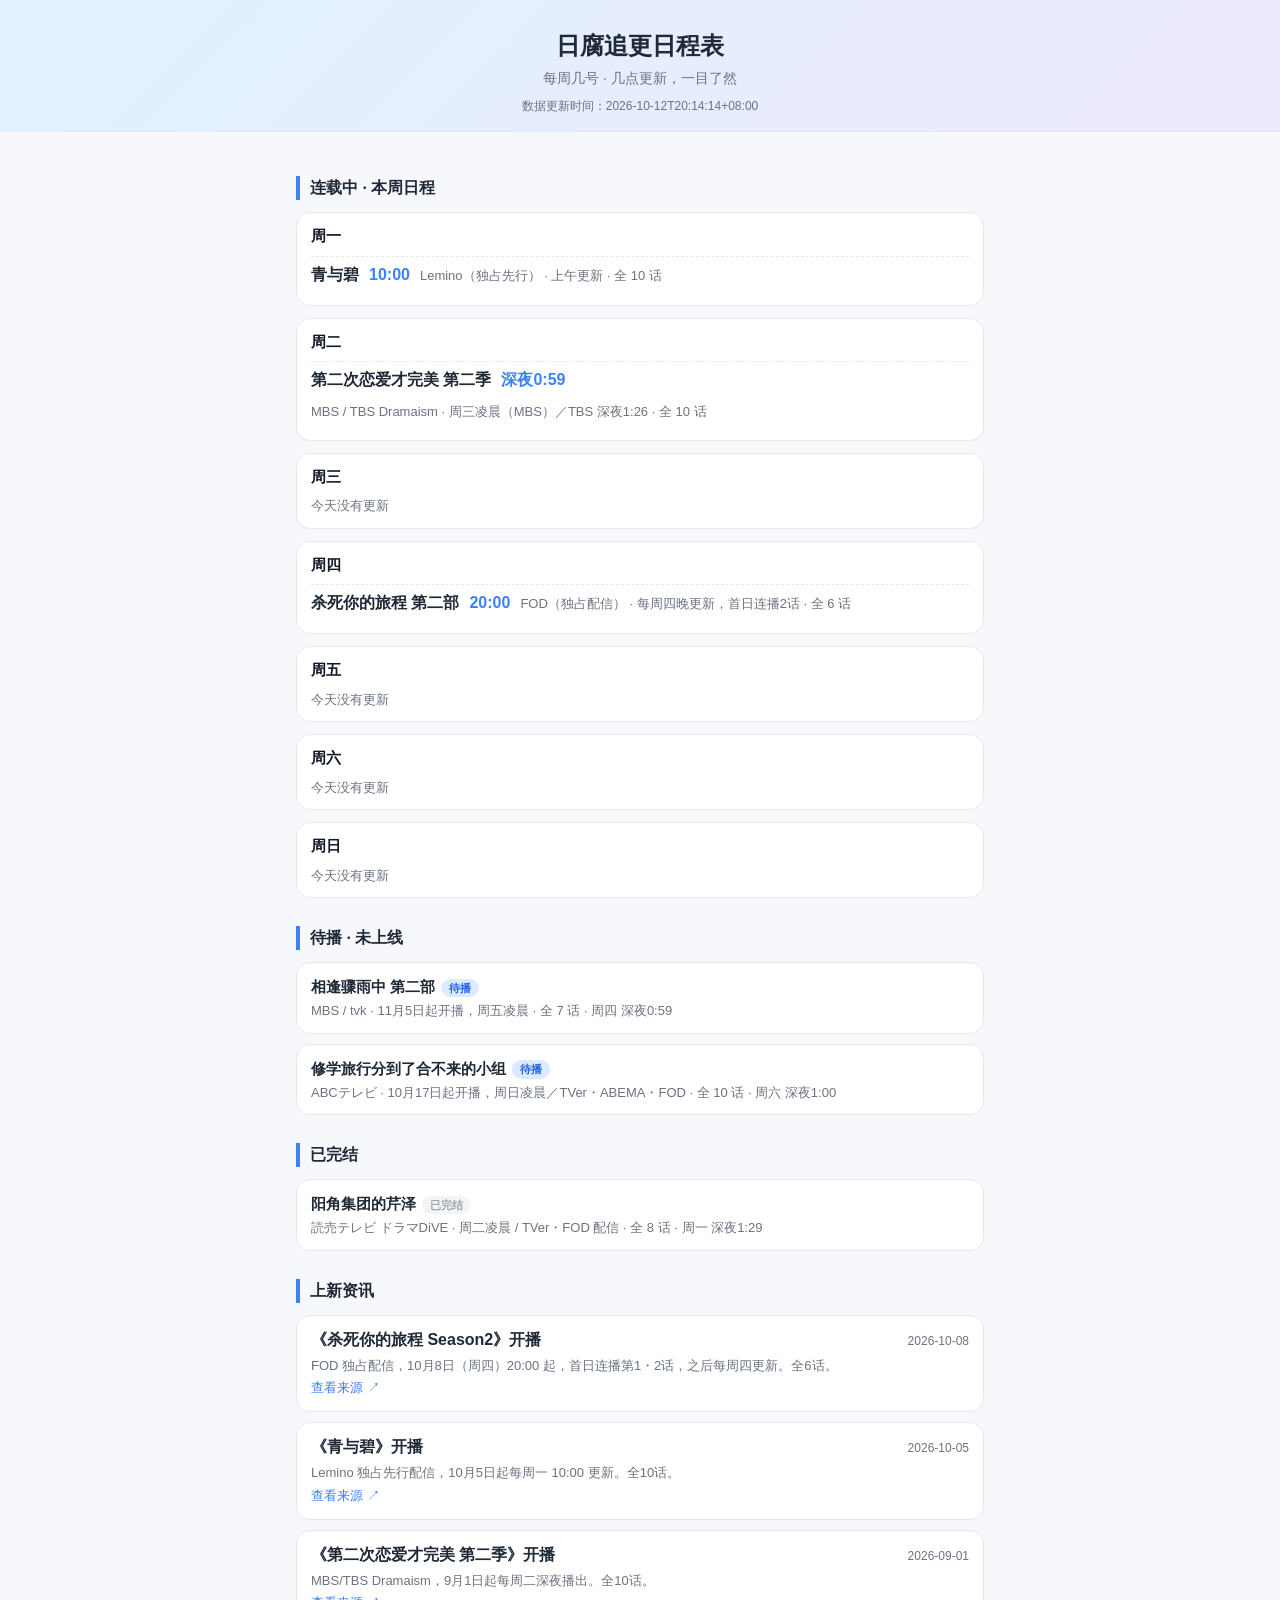
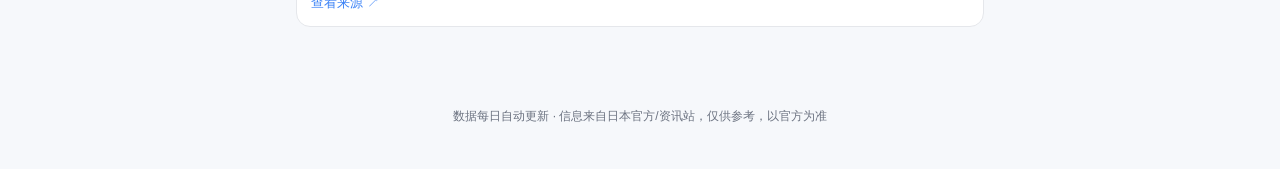
==== index.html @ 8810faef "feat: 日腐追更日程表网站 Co-Authored-By: Claude Code <noreply@anthropic.com>" ====
<!DOCTYPE html>
<html lang="zh-CN">
<head>
  <meta charset="UTF-8" />
  <meta name="viewport" content="width=device-width, initial-scale=1.0" />
  <title>日腐追更日程表</title>
  <link rel="stylesheet" href="style.css" />
</head>
<body>
  <header class="site-header">
    <h1>日腐追更日程表</h1>
    <p class="subtitle">每周几号 · 几点更新，一目了然</p>
    <p class="updated" id="updated-at"></p>
  </header>

  <main>
    <section class="section">
      <h2 class="section-title">连载中 · 本周日程</h2>
      <div id="schedule" class="schedule"></div>
    </section>

    <section class="section">
      <h2 class="section-title">待播 · 未上线</h2>
      <div id="upcoming" class="card-list"></div>
    </section>

    <section class="section">
      <h2 class="section-title">已完结</h2>
      <div id="ended" class="card-list"></div>
    </section>

    <section class="section">
      <h2 class="section-title">上新资讯</h2>
      <div id="news" class="news-feed"></div>
    </section>
  </main>

  <footer class="site-footer">
    <p>数据每日自动更新 · 信息来自日本官方/资讯站，仅供参考，以官方为准</p>
  </footer>

  <script src="app.js"></script>
</body>
</html>
---- style.css ----
:root {
  --bg: #f6f8fb;
  --card: #ffffff;
  --ink: #1f2937;
  --muted: #6b7280;
  --line: #e5e7eb;
  --accent: #3b82f6;
  --onair: #16a34a;
  --upcoming: #2563eb;
  --ended: #9ca3af;
  --radius: 14px;
}

* { box-sizing: border-box; }

body {
  margin: 0;
  background: var(--bg);
  color: var(--ink);
  font-family: -apple-system, BlinkMacSystemFont, "Segoe UI", "PingFang SC",
    "Hiragino Sans GB", "Microsoft YaHei", sans-serif;
  line-height: 1.5;
}

.site-header {
  padding: 28px 20px 16px;
  text-align: center;
  background: linear-gradient(135deg, #e0f2fe, #ede9fe);
  border-bottom: 1px solid var(--line);
}
.site-header h1 { margin: 0; font-size: 24px; }
.subtitle { margin: 4px 0 0; color: var(--muted); font-size: 14px; }
.updated { margin: 8px 0 0; color: var(--muted); font-size: 12px; }

main { max-width: 720px; margin: 0 auto; padding: 16px 16px 48px; }

.section { margin-top: 28px; }
.section-title {
  font-size: 16px;
  margin: 0 0 12px;
  padding-left: 10px;
  border-left: 4px solid var(--accent);
}

/* 日程表 */
.schedule { display: flex; flex-direction: column; gap: 12px; }
.day-group {
  background: var(--card);
  border: 1px solid var(--line);
  border-radius: var(--radius);
  padding: 12px 14px;
}
.day-label {
  font-weight: 700;
  font-size: 15px;
  margin-bottom: 8px;
  color: #111827;
}
.day-empty { color: var(--muted); font-size: 13px; }

.show-row {
  display: flex;
  align-items: baseline;
  gap: 10px;
  padding: 6px 0;
  border-top: 1px dashed var(--line);
  flex-wrap: wrap;
}
.day-group .show-row:first-of-type { border-top: none; }
.show-name { font-weight: 600; }
.show-time {
  color: var(--accent);
  font-weight: 700;
  font-variant-numeric: tabular-nums;
  white-space: nowrap;
}
.show-meta { color: var(--muted); font-size: 13px; }

/* 卡片列表（待播/已完结） */
.card-list { display: flex; flex-direction: column; gap: 10px; }
.card {
  background: var(--card);
  border: 1px solid var(--line);
  border-radius: var(--radius);
  padding: 12px 14px;
}
.card .show-name { font-size: 15px; }
.card .show-meta { display: block; margin-top: 2px; }

.badge {
  display: inline-block;
  font-size: 11px;
  padding: 1px 8px;
  border-radius: 999px;
  margin-left: 6px;
  vertical-align: middle;
  font-weight: 600;
}
.badge.onair { background: #dcfce7; color: var(--onair); }
.badge.upcoming { background: #dbeafe; color: var(--upcoming); }
.badge.ended { background: #f3f4f6; color: var(--ended); }

/* 资讯 */
.news-feed { display: flex; flex-direction: column; gap: 10px; }
.news-item {
  background: var(--card);
  border: 1px solid var(--line);
  border-radius: var(--radius);
  padding: 12px 14px;
}
.news-head {
  display: flex;
  justify-content: space-between;
  align-items: baseline;
  gap: 10px;
}
.news-title { font-weight: 600; }
.news-date { color: var(--muted); font-size: 12px; white-space: nowrap; }
.news-detail { color: var(--muted); font-size: 13px; margin-top: 4px; }
.news-item a { color: var(--accent); text-decoration: none; font-size: 13px; }

.site-footer {
  text-align: center;
  color: var(--muted);
  font-size: 12px;
  padding: 20px 16px 32px;
}

@media (max-width: 480px) {
  .show-name { width: 100%; }
}
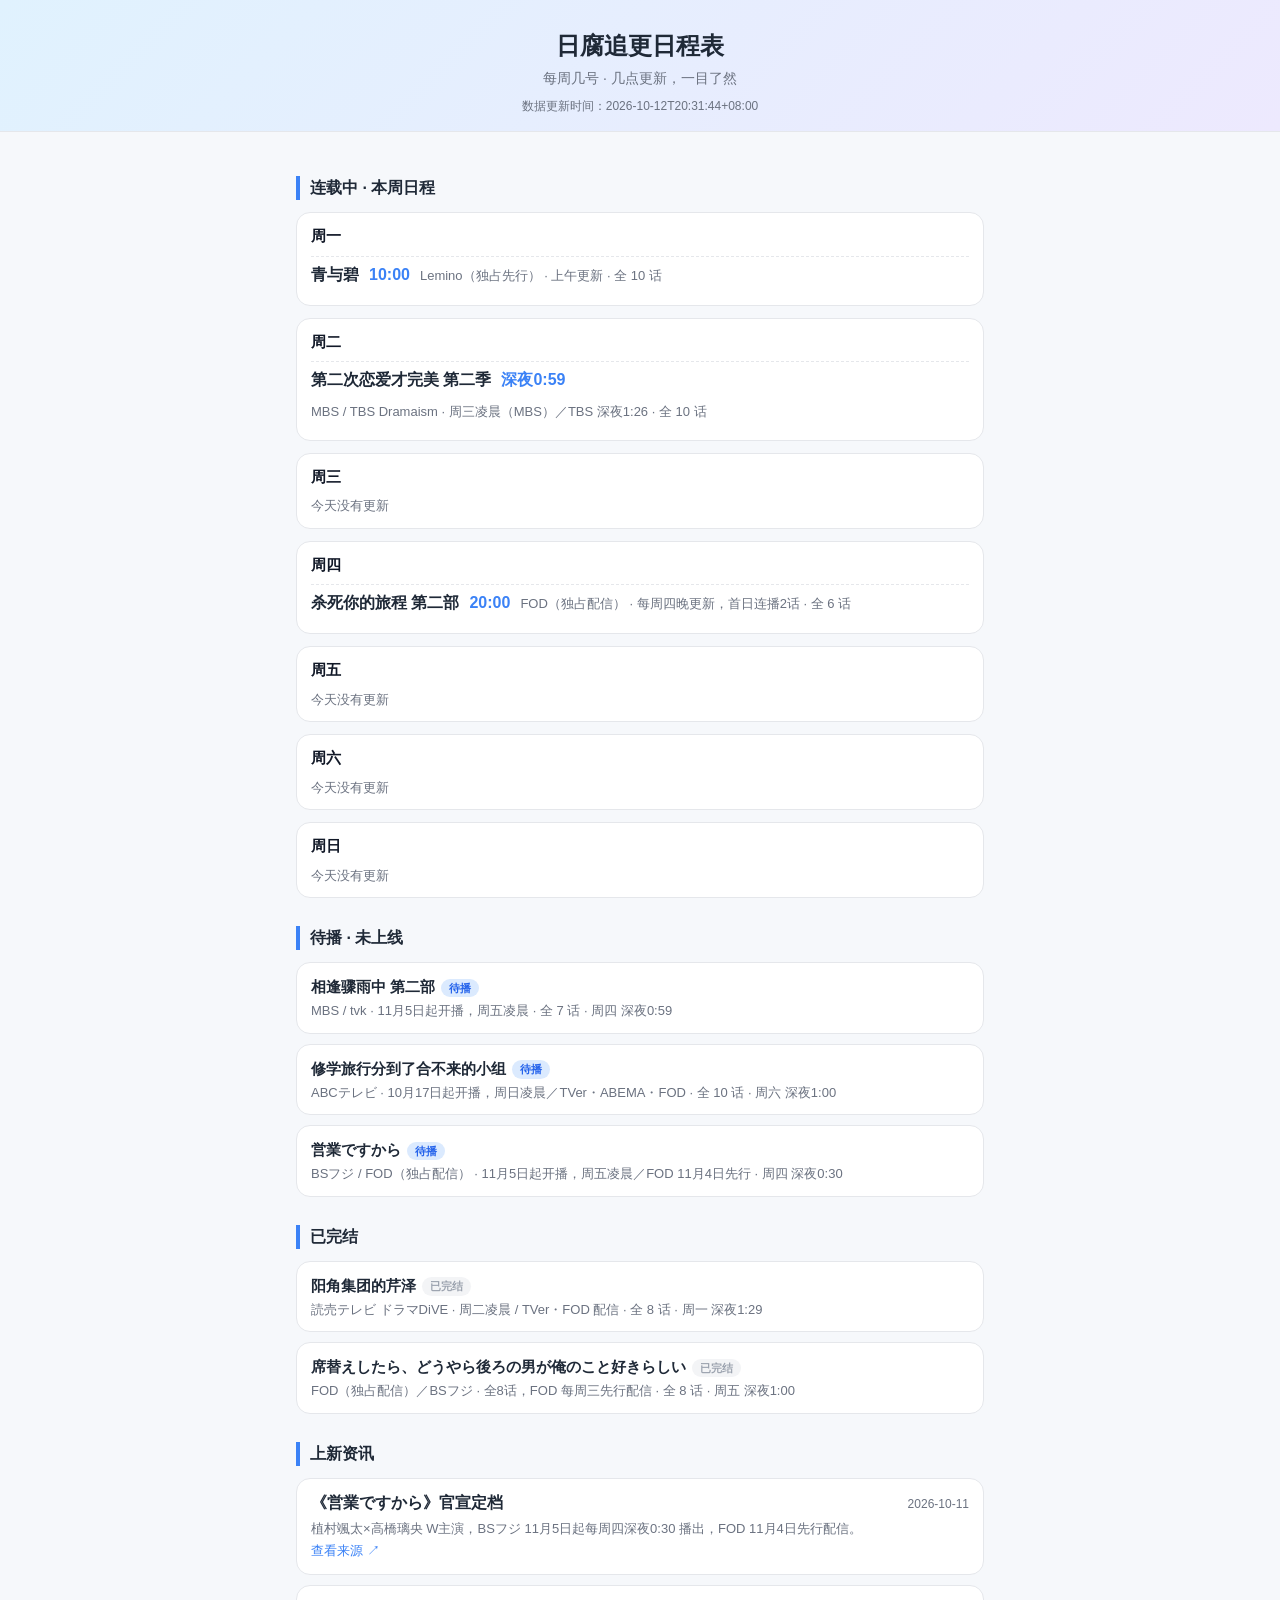
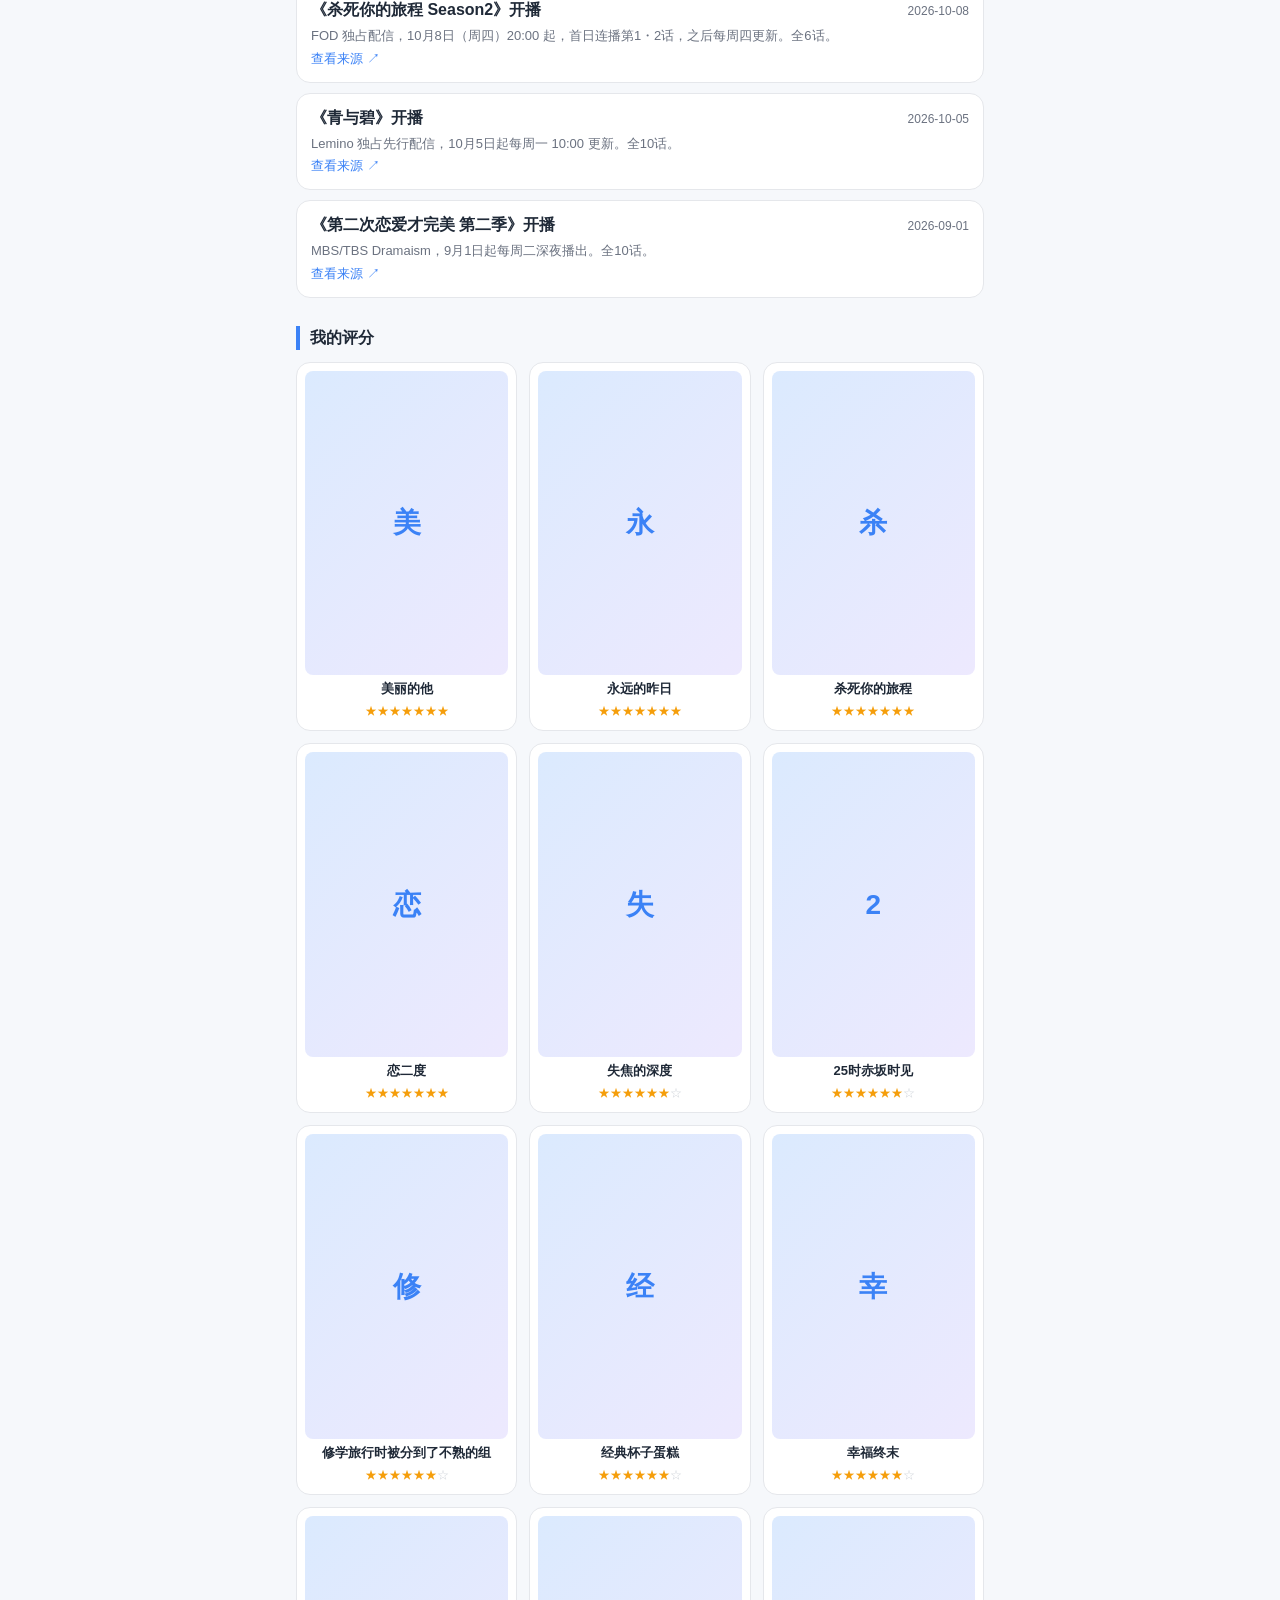
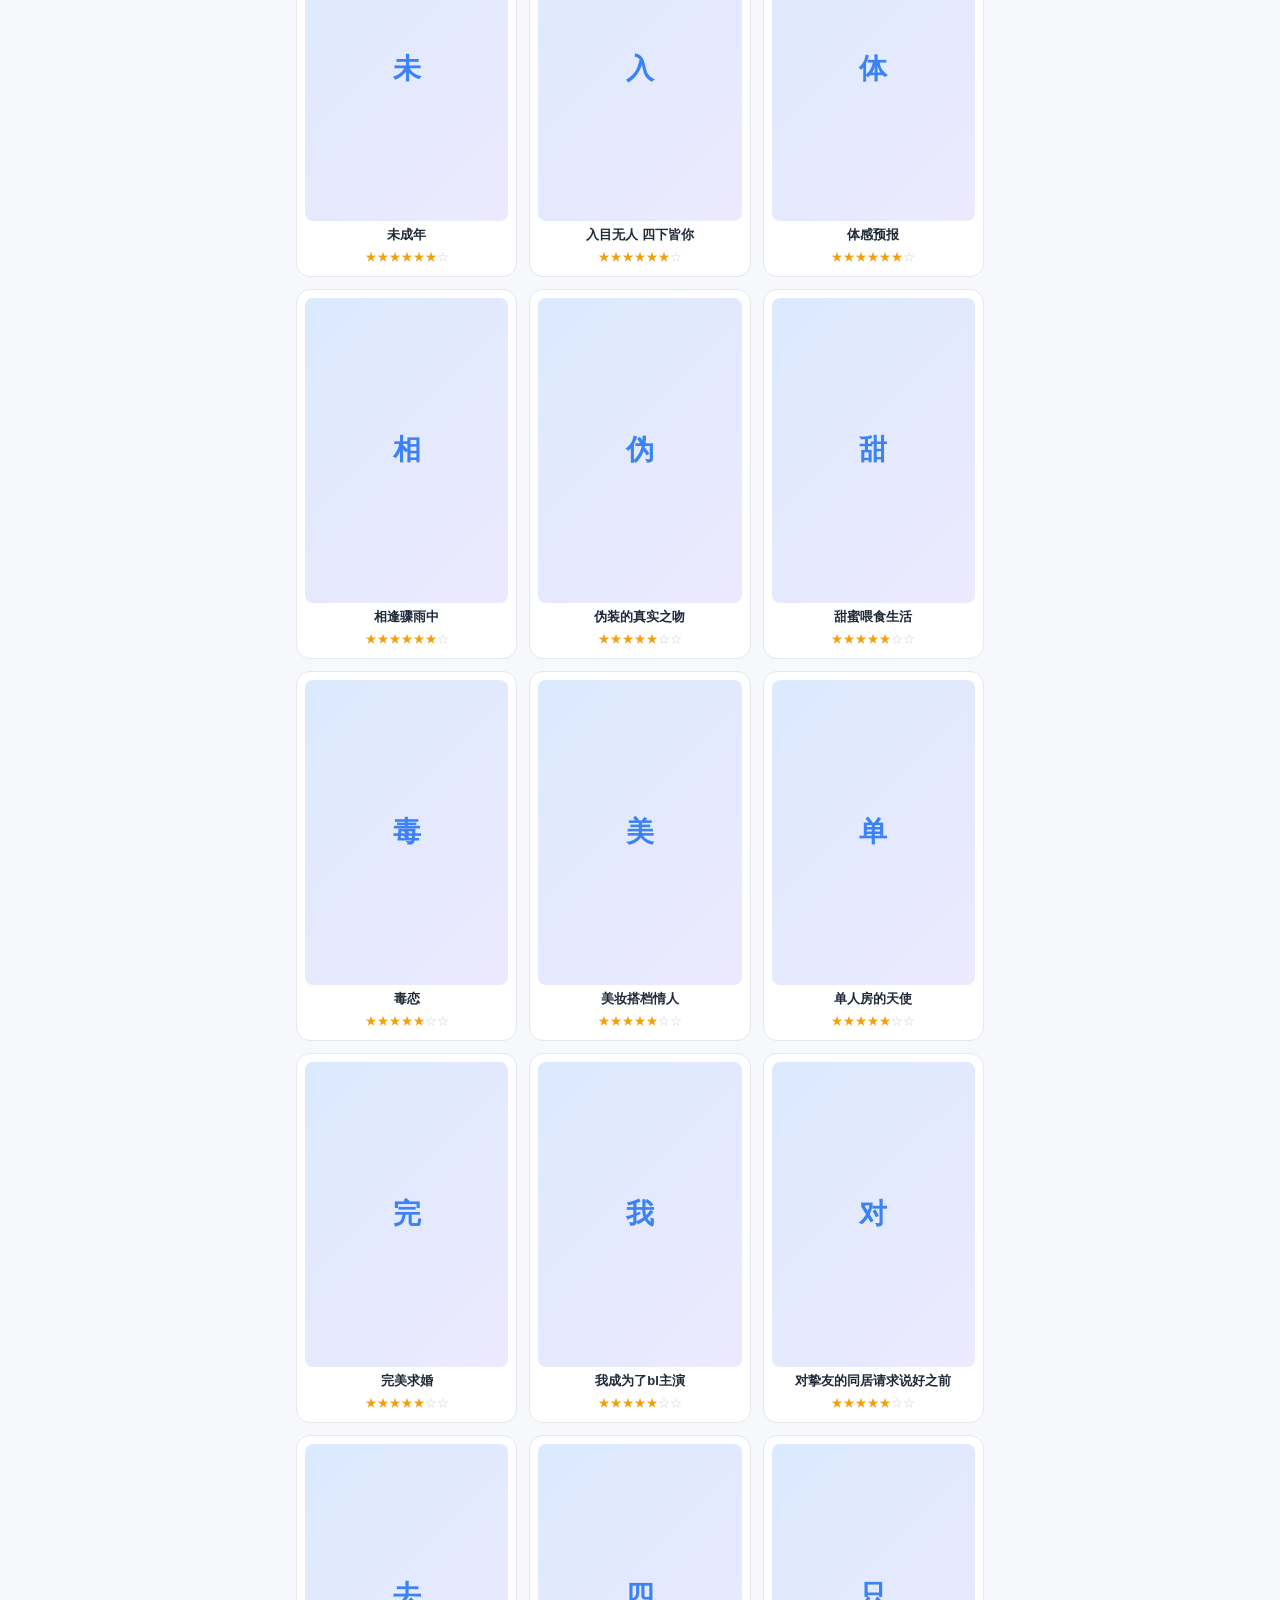
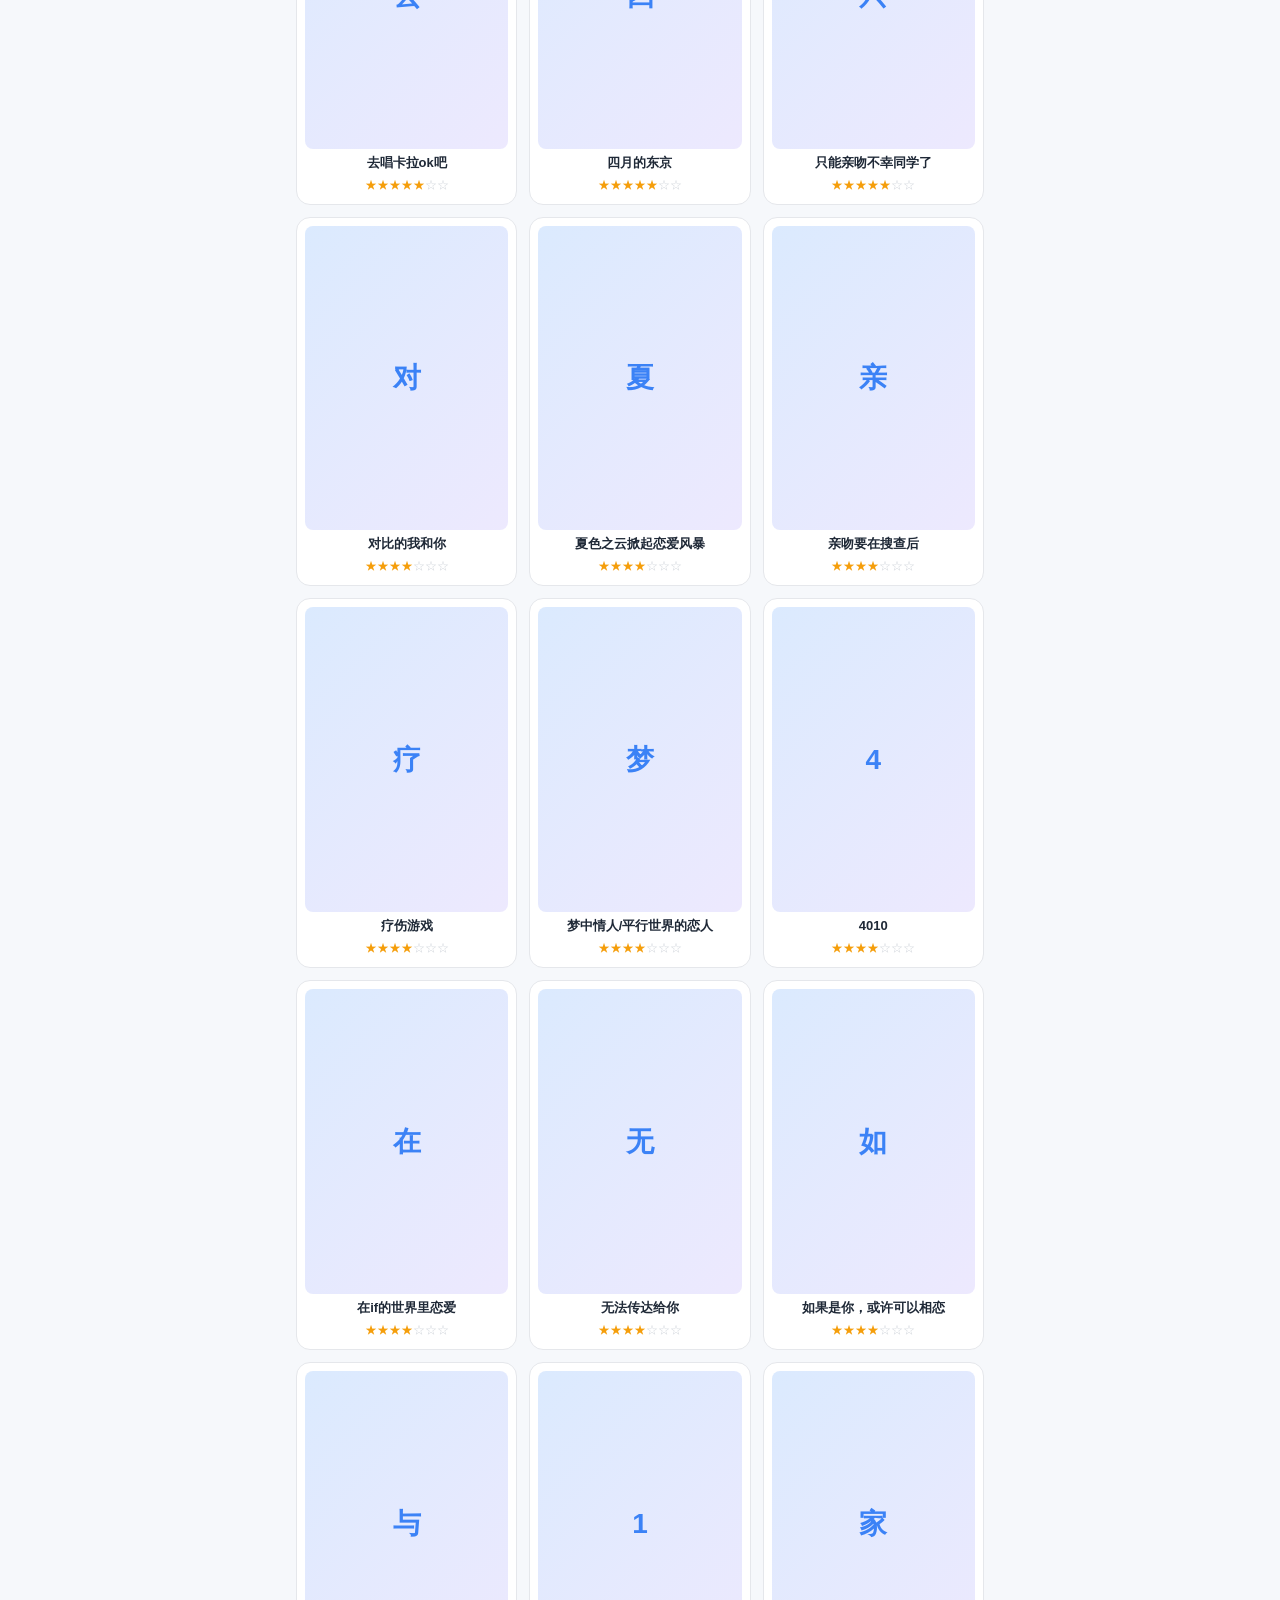
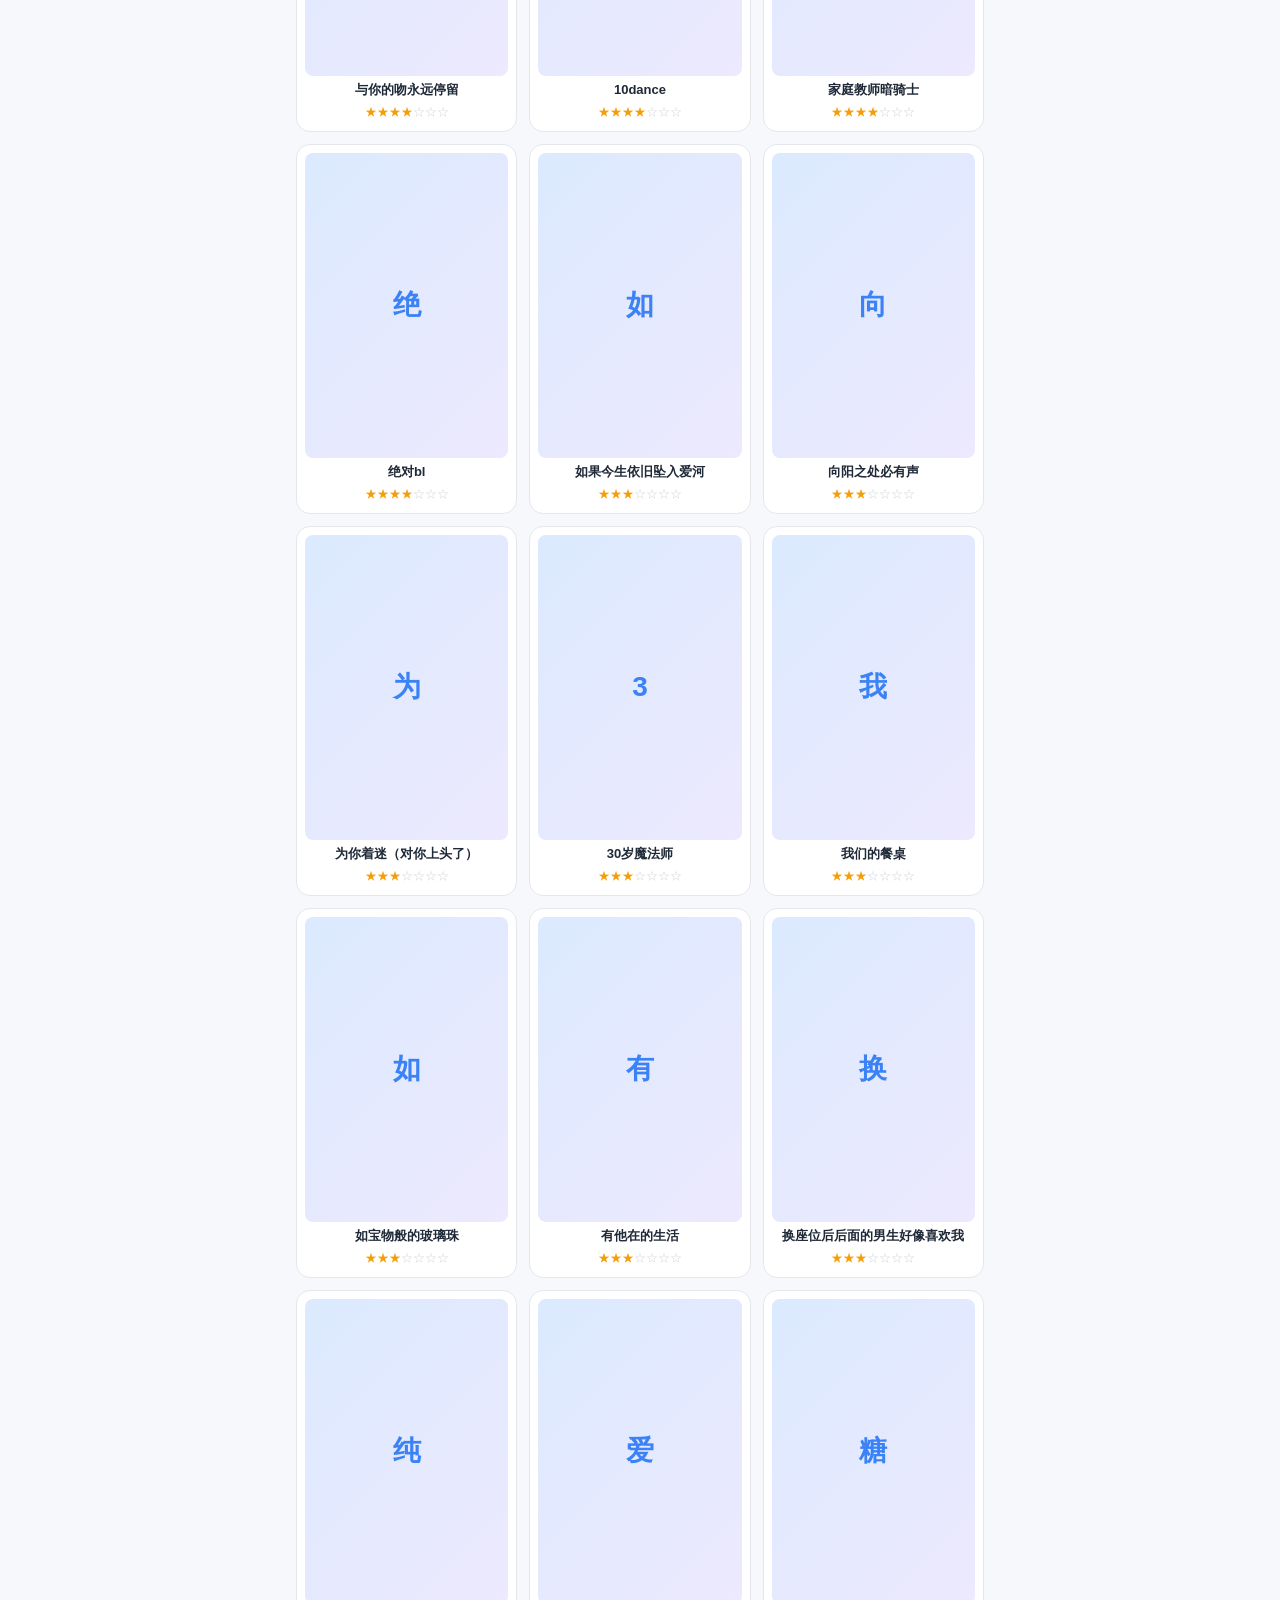
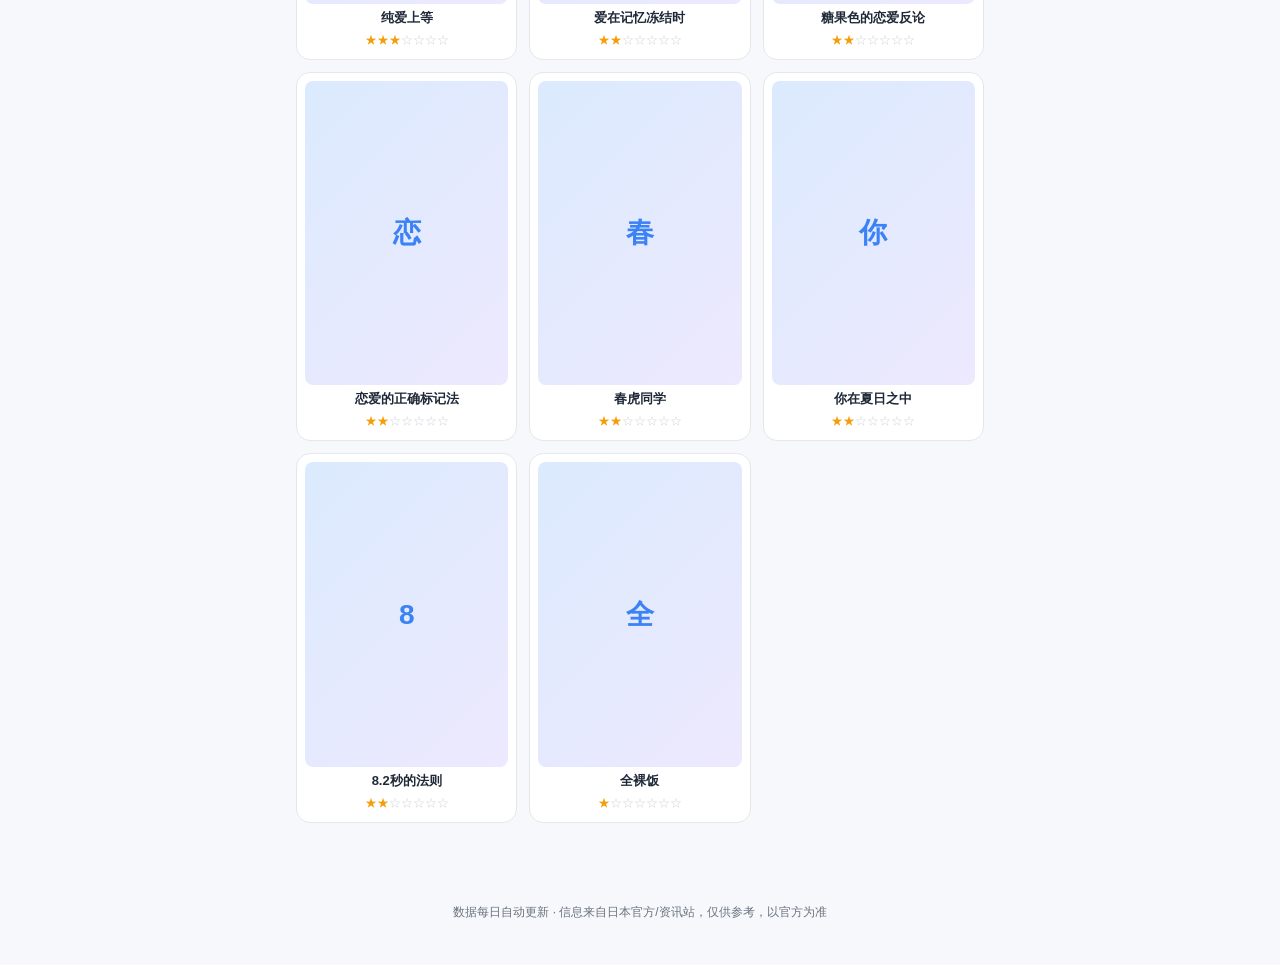
==== commit a509706a: "feat: 新增我的评分板块(53部剧，海报墙+点击看评价) Co-Authored-By: Claude Code <noreply@anthropic.com>" ====
--- a/index.html
+++ b/index.html
@@ -33,6 +33,11 @@
       <h2 class="section-title">上新资讯</h2>
       <div id="news" class="news-feed"></div>
     </section>
+
+    <section class="section">
+      <h2 class="section-title">我的评分</h2>
+      <div id="reviews" class="review-grid"></div>
+    </section>
   </main>
 
   <footer class="site-footer">
--- a/style.css
+++ b/style.css
@@ -129,3 +129,104 @@
 @media (max-width: 480px) {
   .show-name { width: 100%; }
 }
+
+/* 评分墙 */
+.review-grid {
+  display: grid;
+  grid-template-columns: repeat(3, 1fr);
+  gap: 12px;
+}
+.review-card {
+  background: var(--card);
+  border: 1px solid var(--line);
+  border-radius: var(--radius);
+  padding: 8px;
+  text-align: center;
+  cursor: pointer;
+  font: inherit;
+  color: inherit;
+}
+.review-card:hover { border-color: var(--accent); }
+.review-poster {
+  width: 100%;
+  aspect-ratio: 2 / 3;
+  object-fit: cover;
+  border-radius: 8px;
+  display: block;
+  background: #e5e7eb;
+}
+.review-poster.placeholder {
+  display: flex;
+  align-items: center;
+  justify-content: center;
+  font-size: 28px;
+  font-weight: 700;
+  color: var(--accent);
+  background: linear-gradient(135deg, #dbeafe, #ede9fe);
+}
+.review-name {
+  font-size: 13px;
+  font-weight: 600;
+  margin-top: 6px;
+  line-height: 1.3;
+  display: -webkit-box;
+  -webkit-line-clamp: 2;
+  -webkit-box-orient: vertical;
+  overflow: hidden;
+}
+.stars { color: #f59e0b; font-size: 12px; }
+.stars-off { color: #d1d5db; }
+
+/* 评分弹窗 */
+.modal-overlay {
+  position: fixed;
+  inset: 0;
+  background: rgba(0, 0, 0, 0.5);
+  display: none;
+  align-items: center;
+  justify-content: center;
+  padding: 20px;
+  z-index: 100;
+}
+.modal-overlay.open { display: flex; }
+.modal-box {
+  background: #fff;
+  border-radius: var(--radius);
+  max-width: 420px;
+  width: 100%;
+  max-height: 85vh;
+  overflow-y: auto;
+  padding: 20px;
+  position: relative;
+}
+.modal-close {
+  position: absolute;
+  top: 10px;
+  right: 12px;
+  border: none;
+  background: #f3f4f6;
+  border-radius: 999px;
+  width: 28px;
+  height: 28px;
+  font-size: 18px;
+  line-height: 1;
+  cursor: pointer;
+}
+.modal-poster {
+  width: 120px;
+  aspect-ratio: 2 / 3;
+  object-fit: cover;
+  border-radius: 8px;
+  float: right;
+  margin: 0 0 8px 12px;
+  background: #e5e7eb;
+}
+.modal-title { font-size: 18px; margin: 0 0 4px; padding-right: 32px; }
+.modal-stars { font-size: 14px; }
+.modal-tags { color: var(--muted); font-size: 13px; margin: 6px 0; }
+.modal-meta { color: var(--muted); font-size: 13px; margin: 6px 0; }
+.modal-review { margin: 10px 0 0; font-size: 14px; white-space: pre-wrap; }
+
+@media (max-width: 480px) {
+  .review-grid { grid-template-columns: repeat(2, 1fr); }
+}
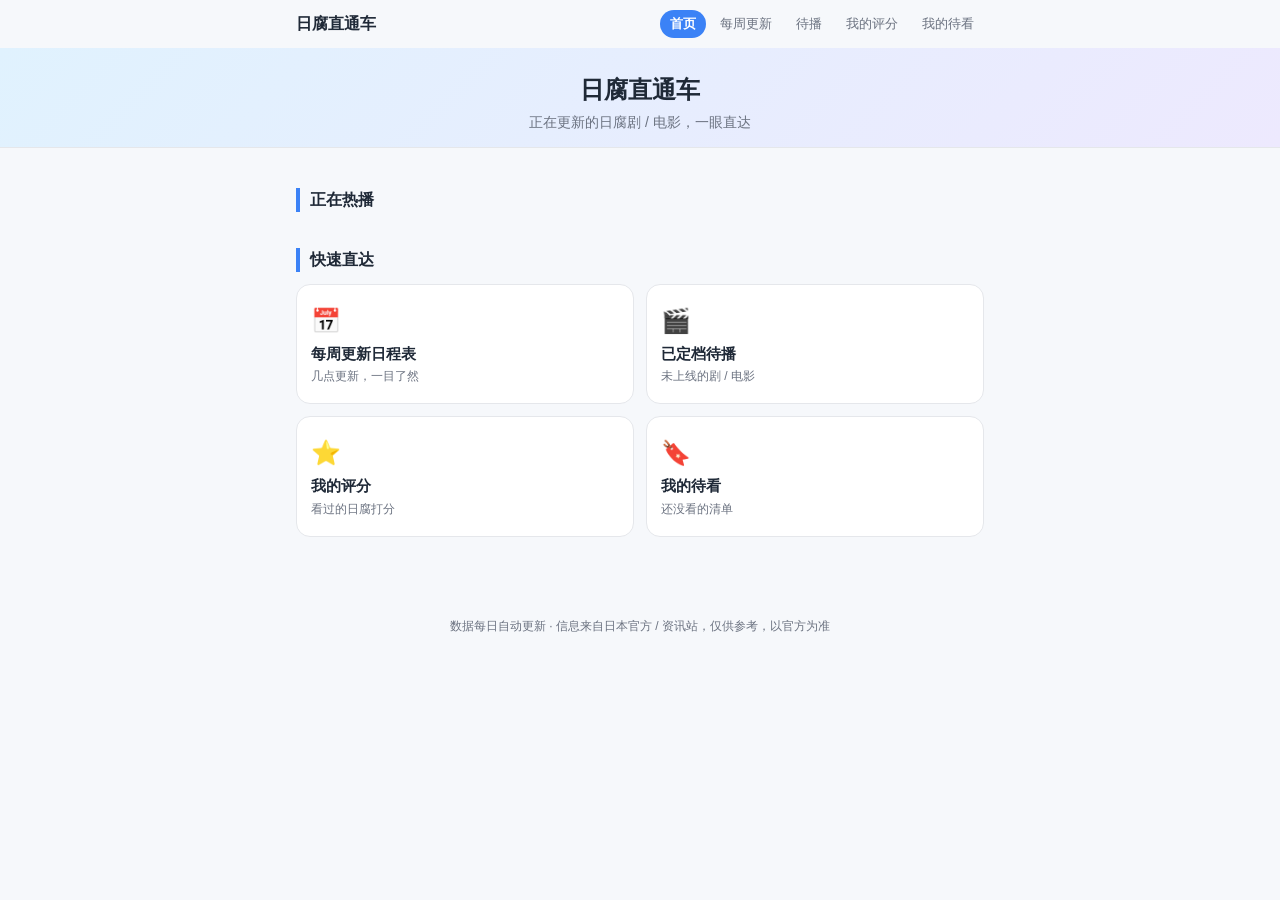
==== commit 6aafcf73: "重构为「日腐直通车」多页站：首页轮播 + 4 板块 + 新增我的待看 - 网站改名「日腐直通车」，收录范围扩展到电影（不含短剧） - 多页结构：index 轮播 + schedule/upcoming" ====
--- a/index.html
+++ b/index.html
@@ -3,45 +3,52 @@
 <head>
   <meta charset="UTF-8" />
   <meta name="viewport" content="width=device-width, initial-scale=1.0" />
-  <title>日腐追更日程表</title>
+  <title>日腐直通车</title>
   <link rel="stylesheet" href="style.css" />
 </head>
-<body>
+<body data-page="home">
+  <div id="topnav"></div>
+
   <header class="site-header">
-    <h1>日腐追更日程表</h1>
-    <p class="subtitle">每周几号 · 几点更新，一目了然</p>
-    <p class="updated" id="updated-at"></p>
+    <h1>日腐直通车</h1>
+    <p class="subtitle">正在更新的日腐剧 / 电影，一眼直达</p>
   </header>
 
   <main>
     <section class="section">
-      <h2 class="section-title">连载中 · 本周日程</h2>
-      <div id="schedule" class="schedule"></div>
+      <h2 class="section-title">正在热播</h2>
+      <div id="carousel" class="carousel"></div>
     </section>
 
     <section class="section">
-      <h2 class="section-title">待播 · 未上线</h2>
-      <div id="upcoming" class="card-list"></div>
-    </section>
-
-    <section class="section">
-      <h2 class="section-title">已完结</h2>
-      <div id="ended" class="card-list"></div>
-    </section>
-
-    <section class="section">
-      <h2 class="section-title">上新资讯</h2>
-      <div id="news" class="news-feed"></div>
-    </section>
-
-    <section class="section">
-      <h2 class="section-title">我的评分</h2>
-      <div id="reviews" class="review-grid"></div>
+      <h2 class="section-title">快速直达</h2>
+      <div class="jump-grid">
+        <a class="jump-card" href="schedule.html">
+          <span class="jump-icon">📅</span>
+          <span class="jump-label">每周更新日程表</span>
+          <span class="jump-sub">几点更新，一目了然</span>
+        </a>
+        <a class="jump-card" href="upcoming.html">
+          <span class="jump-icon">🎬</span>
+          <span class="jump-label">已定档待播</span>
+          <span class="jump-sub">未上线的剧 / 电影</span>
+        </a>
+        <a class="jump-card" href="reviews.html">
+          <span class="jump-icon">⭐</span>
+          <span class="jump-label">我的评分</span>
+          <span class="jump-sub">看过的日腐打分</span>
+        </a>
+        <a class="jump-card" href="watchlist.html">
+          <span class="jump-icon">🔖</span>
+          <span class="jump-label">我的待看</span>
+          <span class="jump-sub">还没看的清单</span>
+        </a>
+      </div>
     </section>
   </main>
 
   <footer class="site-footer">
-    <p>数据每日自动更新 · 信息来自日本官方/资讯站，仅供参考，以官方为准</p>
+    <p>数据每日自动更新 · 信息来自日本官方 / 资讯站，仅供参考，以官方为准</p>
   </footer>
 
   <script src="app.js"></script>
--- a/style.css
+++ b/style.css
@@ -22,8 +22,44 @@
   line-height: 1.5;
 }
 
+/* 顶部导航 */
+.topnav {
+  position: sticky;
+  top: 0;
+  z-index: 50;
+  background: #ffffff;
+  border-bottom: 1px solid var(--line);
+}
+.nav-inner {
+  max-width: 720px;
+  margin: 0 auto;
+  display: flex;
+  align-items: center;
+  justify-content: space-between;
+  gap: 12px;
+  padding: 10px 16px;
+}
+.brand {
+  font-weight: 800;
+  font-size: 16px;
+  color: var(--ink);
+  text-decoration: none;
+  white-space: nowrap;
+}
+.nav-links { display: flex; gap: 4px; flex-wrap: wrap; justify-content: flex-end; }
+.nav-links a {
+  color: var(--muted);
+  text-decoration: none;
+  font-size: 13px;
+  padding: 4px 10px;
+  border-radius: 999px;
+  white-space: nowrap;
+}
+.nav-links a:hover { color: var(--ink); background: #f3f4f6; }
+.nav-links a.active { background: var(--accent); color: #fff; font-weight: 600; }
+
 .site-header {
-  padding: 28px 20px 16px;
+  padding: 24px 20px 14px;
   text-align: center;
   background: linear-gradient(135deg, #e0f2fe, #ede9fe);
   border-bottom: 1px solid var(--line);
@@ -34,13 +70,85 @@
 
 main { max-width: 720px; margin: 0 auto; padding: 16px 16px 48px; }
 
-.section { margin-top: 28px; }
+.section { margin-top: 24px; }
 .section-title {
   font-size: 16px;
   margin: 0 0 12px;
   padding-left: 10px;
   border-left: 4px solid var(--accent);
 }
+
+/* 首页轮播 */
+.carousel {
+  position: relative;
+  border-radius: var(--radius);
+  overflow: hidden;
+  background: #e5e7eb;
+  box-shadow: 0 1px 3px rgba(0, 0, 0, 0.08);
+}
+.carousel-track { position: relative; height: 340px; }
+.carousel-slide {
+  position: absolute;
+  inset: 0;
+  display: block;
+  opacity: 0;
+  transition: opacity 0.6s ease;
+  text-decoration: none;
+}
+.carousel-slide.active { opacity: 1; }
+.carousel-slide img {
+  width: 100%;
+  height: 100%;
+  object-fit: cover;
+  display: block;
+}
+.carousel-caption {
+  position: absolute;
+  left: 0;
+  right: 0;
+  bottom: 0;
+  padding: 48px 16px 14px;
+  background: linear-gradient(transparent, rgba(0, 0, 0, 0.78));
+  color: #fff;
+}
+.carousel-title { font-size: 18px; font-weight: 700; }
+.carousel-sub { font-size: 13px; opacity: 0.9; margin-top: 2px; }
+.carousel-dots {
+  position: absolute;
+  top: 12px;
+  right: 12px;
+  display: flex;
+  gap: 6px;
+}
+.dot {
+  width: 8px;
+  height: 8px;
+  border-radius: 999px;
+  background: rgba(255, 255, 255, 0.55);
+  border: none;
+  cursor: pointer;
+  padding: 0;
+}
+.dot.active { background: #fff; width: 20px; }
+
+/* 首页快速直达 */
+.jump-grid { display: grid; grid-template-columns: repeat(2, 1fr); gap: 12px; }
+.jump-card {
+  background: var(--card);
+  border: 1px solid var(--line);
+  border-radius: var(--radius);
+  padding: 18px 14px;
+  text-decoration: none;
+  color: inherit;
+  display: flex;
+  flex-direction: column;
+  gap: 2px;
+  transition: border-color 0.15s;
+}
+.jump-card:hover { border-color: var(--accent); }
+.jump-icon { font-size: 24px; }
+.jump-label { font-weight: 700; font-size: 15px; margin-top: 2px; }
+.jump-sub { color: var(--muted); font-size: 12px; }
 
 /* 日程表 */
 .schedule { display: flex; flex-direction: column; gap: 12px; }
@@ -76,7 +184,43 @@
 }
 .show-meta { color: var(--muted); font-size: 13px; }
 
-/* 卡片列表（待播/已完结） */
+/* 待播（剧 + 电影） */
+.upcoming-list { display: flex; flex-direction: column; gap: 12px; }
+.upcoming-card {
+  display: flex;
+  gap: 12px;
+  background: var(--card);
+  border: 1px solid var(--line);
+  border-radius: var(--radius);
+  padding: 10px;
+}
+.upcoming-poster {
+  width: 72px;
+  height: 108px;
+  object-fit: cover;
+  border-radius: 8px;
+  flex-shrink: 0;
+  background: #e5e7eb;
+}
+.upcoming-poster.placeholder {
+  display: flex;
+  align-items: center;
+  justify-content: center;
+  font-size: 24px;
+  font-weight: 700;
+  color: var(--accent);
+  background: linear-gradient(135deg, #dbeafe, #ede9fe);
+}
+.upcoming-info {
+  display: flex;
+  flex-direction: column;
+  gap: 3px;
+  justify-content: center;
+  min-width: 0;
+}
+.upcoming-info .show-name { font-size: 15px; }
+
+/* 卡片列表 */
 .card-list { display: flex; flex-direction: column; gap: 10px; }
 .card {
   background: var(--card);
@@ -99,25 +243,7 @@
 .badge.onair { background: #dcfce7; color: var(--onair); }
 .badge.upcoming { background: #dbeafe; color: var(--upcoming); }
 .badge.ended { background: #f3f4f6; color: var(--ended); }
-
-/* 资讯 */
-.news-feed { display: flex; flex-direction: column; gap: 10px; }
-.news-item {
-  background: var(--card);
-  border: 1px solid var(--line);
-  border-radius: var(--radius);
-  padding: 12px 14px;
-}
-.news-head {
-  display: flex;
-  justify-content: space-between;
-  align-items: baseline;
-  gap: 10px;
-}
-.news-title { font-weight: 600; }
-.news-date { color: var(--muted); font-size: 12px; white-space: nowrap; }
-.news-detail { color: var(--muted); font-size: 13px; margin-top: 4px; }
-.news-item a { color: var(--accent); text-decoration: none; font-size: 13px; }
+.badge.typed { background: #ede9fe; color: #7c3aed; }
 
 .site-footer {
   text-align: center;
@@ -126,11 +252,7 @@
   padding: 20px 16px 32px;
 }
 
-@media (max-width: 480px) {
-  .show-name { width: 100%; }
-}
-
-/* 评分墙 */
+/* 评分墙 / 待看墙 */
 .review-grid {
   display: grid;
   grid-template-columns: repeat(3, 1fr);
@@ -174,6 +296,7 @@
   -webkit-box-orient: vertical;
   overflow: hidden;
 }
+.review-year { color: var(--muted); font-size: 12px; margin-top: 2px; }
 .stars { color: #f59e0b; font-size: 12px; }
 .stars-off { color: #d1d5db; }
 
@@ -228,5 +351,8 @@
 .modal-review { margin: 10px 0 0; font-size: 14px; white-space: pre-wrap; }
 
 @media (max-width: 480px) {
+  .show-name { width: 100%; }
   .review-grid { grid-template-columns: repeat(2, 1fr); }
-}
+  .carousel-track { height: 260px; }
+  .nav-inner { flex-wrap: wrap; justify-content: center; }
+}
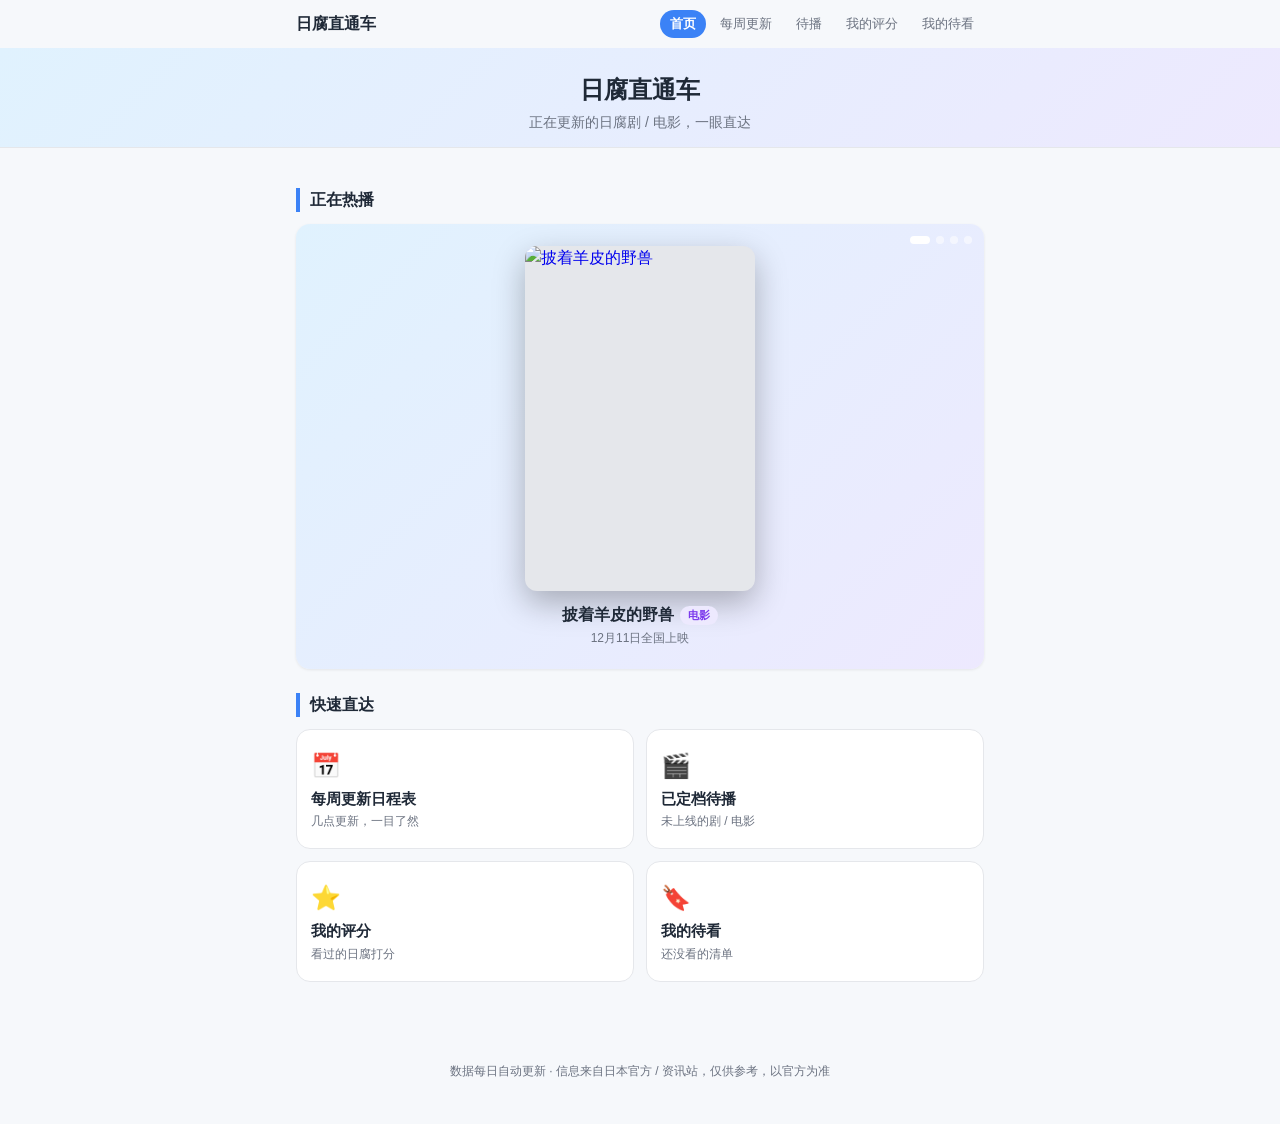
==== commit 64c72e9c: "静态资源加版本号，绕过浏览器缓存旧样式 Co-Authored-By: Claude Code <noreply@anthropic.com>" ====
--- a/index.html
+++ b/index.html
@@ -4,7 +4,7 @@
   <meta charset="UTF-8" />
   <meta name="viewport" content="width=device-width, initial-scale=1.0" />
   <title>日腐直通车</title>
-  <link rel="stylesheet" href="style.css" />
+  <link rel="stylesheet" href="style.css?v=20261012" />
 </head>
 <body data-page="home">
   <div id="topnav"></div>
@@ -51,6 +51,6 @@
     <p>数据每日自动更新 · 信息来自日本官方 / 资讯站，仅供参考，以官方为准</p>
   </footer>
 
-  <script src="app.js"></script>
+  <script src="app.js?v=20261012"></script>
 </body>
 </html>
--- a/style.css
+++ b/style.css
@@ -78,41 +78,41 @@
   border-left: 4px solid var(--accent);
 }
 
-/* 首页轮播 */
+/* 首页轮播（竖版海报，居中） */
 .carousel {
   position: relative;
   border-radius: var(--radius);
   overflow: hidden;
-  background: #e5e7eb;
+  background: linear-gradient(135deg, #e0f2fe, #ede9fe);
   box-shadow: 0 1px 3px rgba(0, 0, 0, 0.08);
 }
-.carousel-track { position: relative; height: 340px; }
+.carousel-track { position: relative; height: 445px; }
 .carousel-slide {
   position: absolute;
   inset: 0;
-  display: block;
+  display: flex;
+  flex-direction: column;
+  align-items: center;
+  justify-content: center;
+  gap: 12px;
+  padding: 20px 16px;
   opacity: 0;
   transition: opacity 0.6s ease;
   text-decoration: none;
 }
 .carousel-slide.active { opacity: 1; }
 .carousel-slide img {
-  width: 100%;
-  height: 100%;
+  width: 230px;
+  height: 345px;
   object-fit: cover;
+  border-radius: 12px;
+  box-shadow: 0 12px 32px rgba(0, 0, 0, 0.28);
+  background: #e5e7eb;
   display: block;
 }
-.carousel-caption {
-  position: absolute;
-  left: 0;
-  right: 0;
-  bottom: 0;
-  padding: 48px 16px 14px;
-  background: linear-gradient(transparent, rgba(0, 0, 0, 0.78));
-  color: #fff;
-}
-.carousel-title { font-size: 18px; font-weight: 700; }
-.carousel-sub { font-size: 13px; opacity: 0.9; margin-top: 2px; }
+.carousel-caption { text-align: center; color: var(--ink); }
+.carousel-title { font-size: 16px; font-weight: 700; }
+.carousel-sub { font-size: 12px; color: var(--muted); margin-top: 2px; }
 .carousel-dots {
   position: absolute;
   top: 12px;
@@ -353,6 +353,7 @@
 @media (max-width: 480px) {
   .show-name { width: 100%; }
   .review-grid { grid-template-columns: repeat(2, 1fr); }
-  .carousel-track { height: 260px; }
+  .carousel-track { height: 385px; }
+  .carousel-slide img { width: 190px; height: 285px; }
   .nav-inner { flex-wrap: wrap; justify-content: center; }
 }
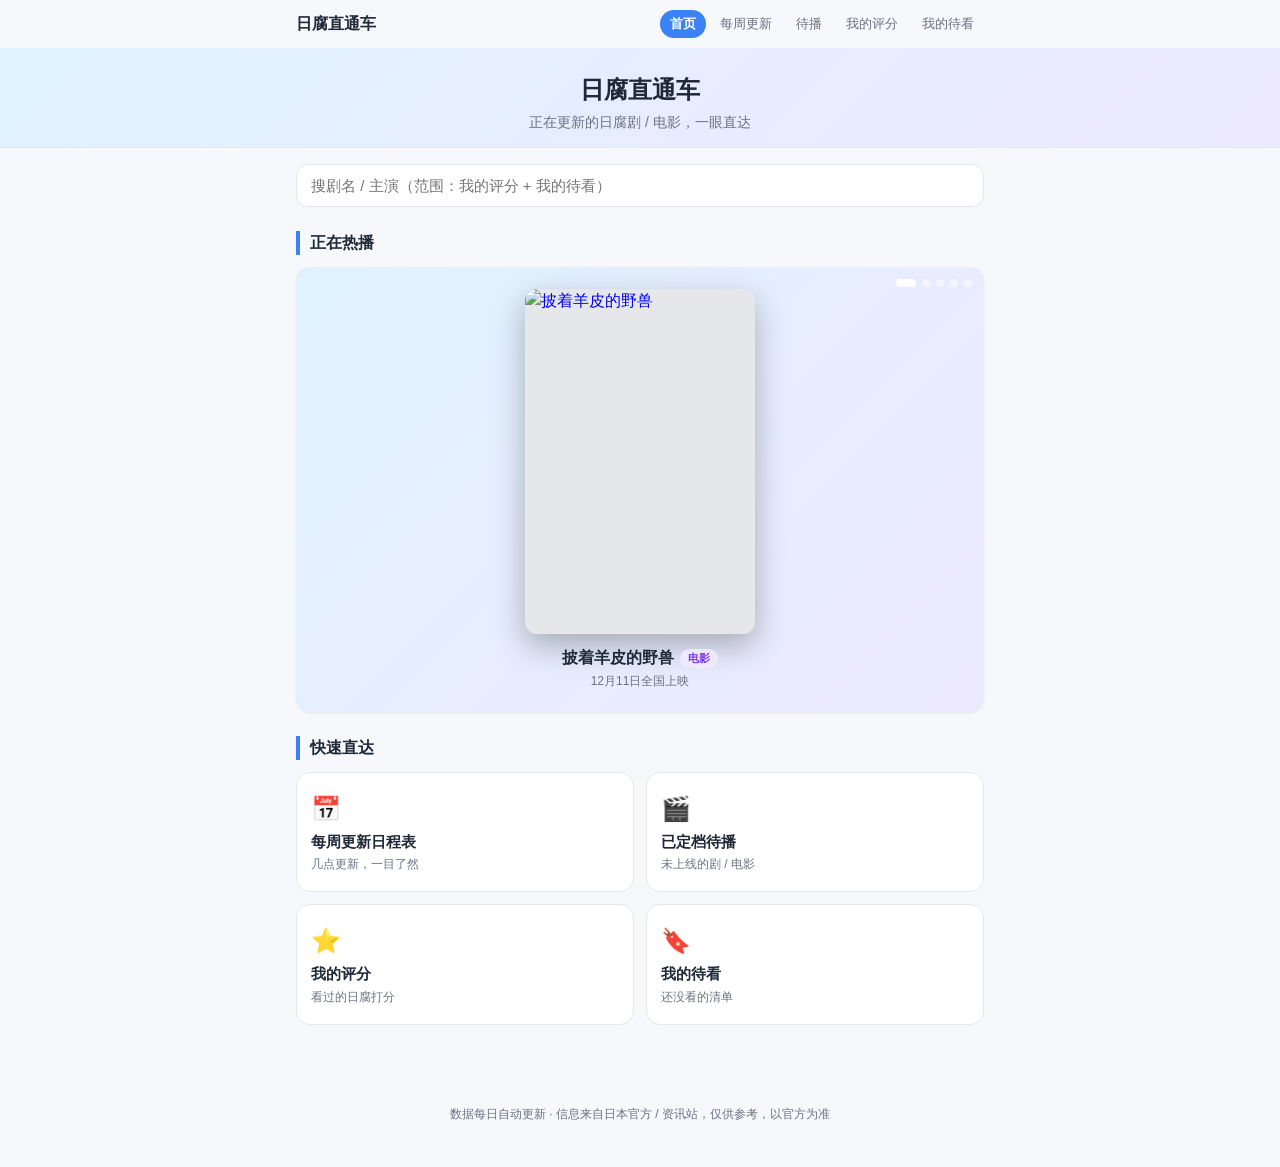
==== commit 486b9256: "数据更新 + 首页搜索功能 - 日程表：芹泽加回(番外待播)、恋二度 S2 更新日改为周三凌晨 - 评分：新增 4 条(恋恋洗衣店 S1/S2、消失的初恋、新版春风物语) - 待看：移除春风物语(转评" ====
--- a/index.html
+++ b/index.html
@@ -4,7 +4,7 @@
   <meta charset="UTF-8" />
   <meta name="viewport" content="width=device-width, initial-scale=1.0" />
   <title>日腐直通车</title>
-  <link rel="stylesheet" href="style.css?v=20261012" />
+  <link rel="stylesheet" href="style.css?v=20261013" />
 </head>
 <body data-page="home">
   <div id="topnav"></div>
@@ -15,6 +15,12 @@
   </header>
 
   <main>
+    <section class="section search-section">
+      <input id="search-input" class="search-input" type="search"
+        placeholder="搜剧名 / 主演（范围：我的评分 + 我的待看）" autocomplete="off" />
+      <div id="search-results" class="search-results"></div>
+    </section>
+
     <section class="section">
       <h2 class="section-title">正在热播</h2>
       <div id="carousel" class="carousel"></div>
@@ -51,6 +57,6 @@
     <p>数据每日自动更新 · 信息来自日本官方 / 资讯站，仅供参考，以官方为准</p>
   </footer>
 
-  <script src="app.js?v=20261012"></script>
+  <script src="app.js?v=20261013"></script>
 </body>
 </html>
--- a/style.css
+++ b/style.css
@@ -130,6 +130,74 @@
   padding: 0;
 }
 .dot.active { background: #fff; width: 20px; }
+
+/* 首页搜索 */
+.search-section { margin-top: 0; }
+.search-input {
+  width: 100%;
+  padding: 12px 14px;
+  font-size: 15px;
+  border: 1px solid var(--line);
+  border-radius: 12px;
+  background: var(--card);
+  color: var(--ink);
+  outline: none;
+}
+.search-input:focus { border-color: var(--accent); box-shadow: 0 0 0 3px rgba(59, 130, 246, 0.12); }
+.search-results {
+  display: none;
+  margin-top: 8px;
+  background: var(--card);
+  border: 1px solid var(--line);
+  border-radius: 12px;
+  overflow: hidden;
+  max-height: 360px;
+  overflow-y: auto;
+}
+.search-results.open { display: block; }
+.search-item {
+  display: flex;
+  align-items: center;
+  gap: 10px;
+  width: 100%;
+  padding: 8px 12px;
+  background: none;
+  border: none;
+  border-bottom: 1px solid var(--line);
+  cursor: pointer;
+  text-align: left;
+  font: inherit;
+  color: inherit;
+}
+.search-item:last-child { border-bottom: none; }
+.search-item:hover { background: #f3f4f6; }
+.search-thumb {
+  width: 36px;
+  height: 54px;
+  object-fit: cover;
+  border-radius: 6px;
+  flex-shrink: 0;
+  background: #e5e7eb;
+}
+.search-info { flex: 1; min-width: 0; }
+.search-name { font-size: 14px; font-weight: 600; }
+.search-sub {
+  font-size: 12px;
+  color: var(--muted);
+  overflow: hidden;
+  text-overflow: ellipsis;
+  white-space: nowrap;
+}
+.search-badge {
+  font-size: 11px;
+  padding: 1px 8px;
+  border-radius: 999px;
+  background: #ede9fe;
+  color: #7c3aed;
+  flex-shrink: 0;
+  font-weight: 600;
+}
+.search-empty { padding: 12px 14px; color: var(--muted); font-size: 13px; }
 
 /* 首页快速直达 */
 .jump-grid { display: grid; grid-template-columns: repeat(2, 1fr); gap: 12px; }
